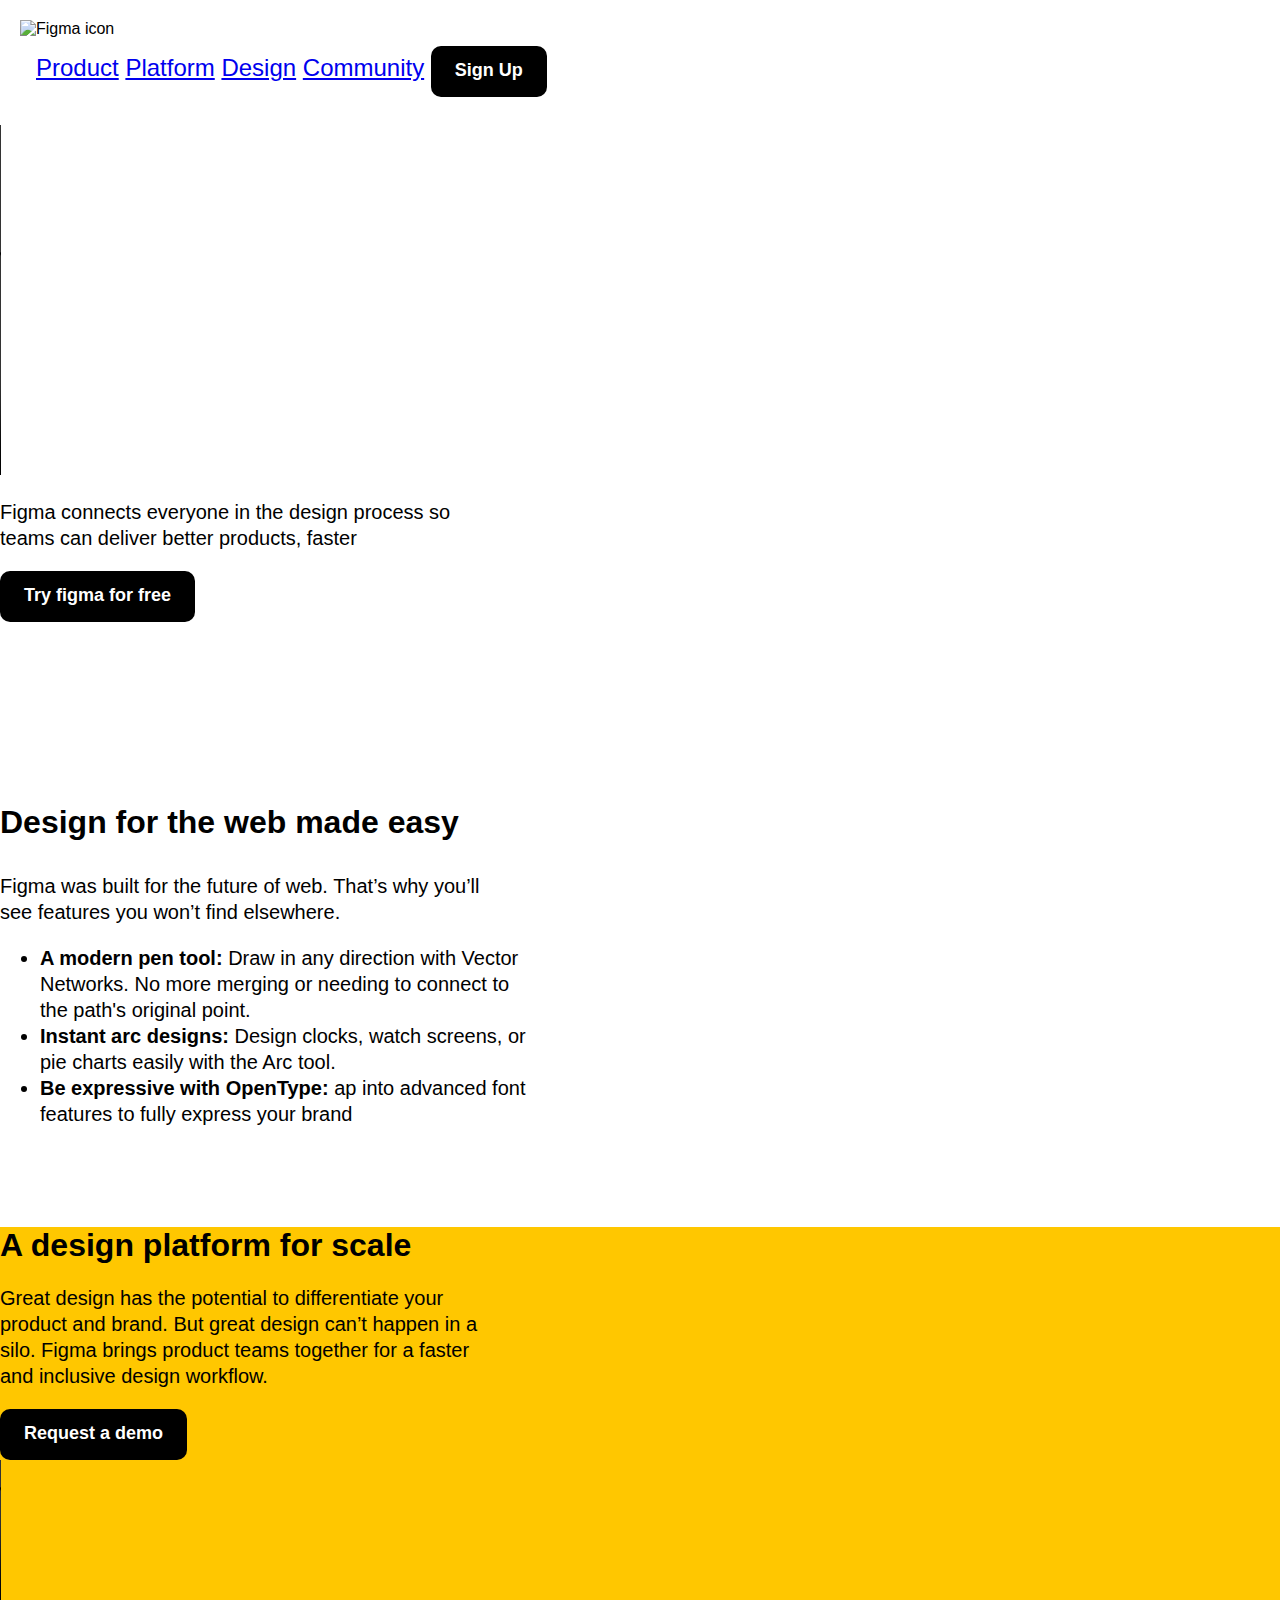
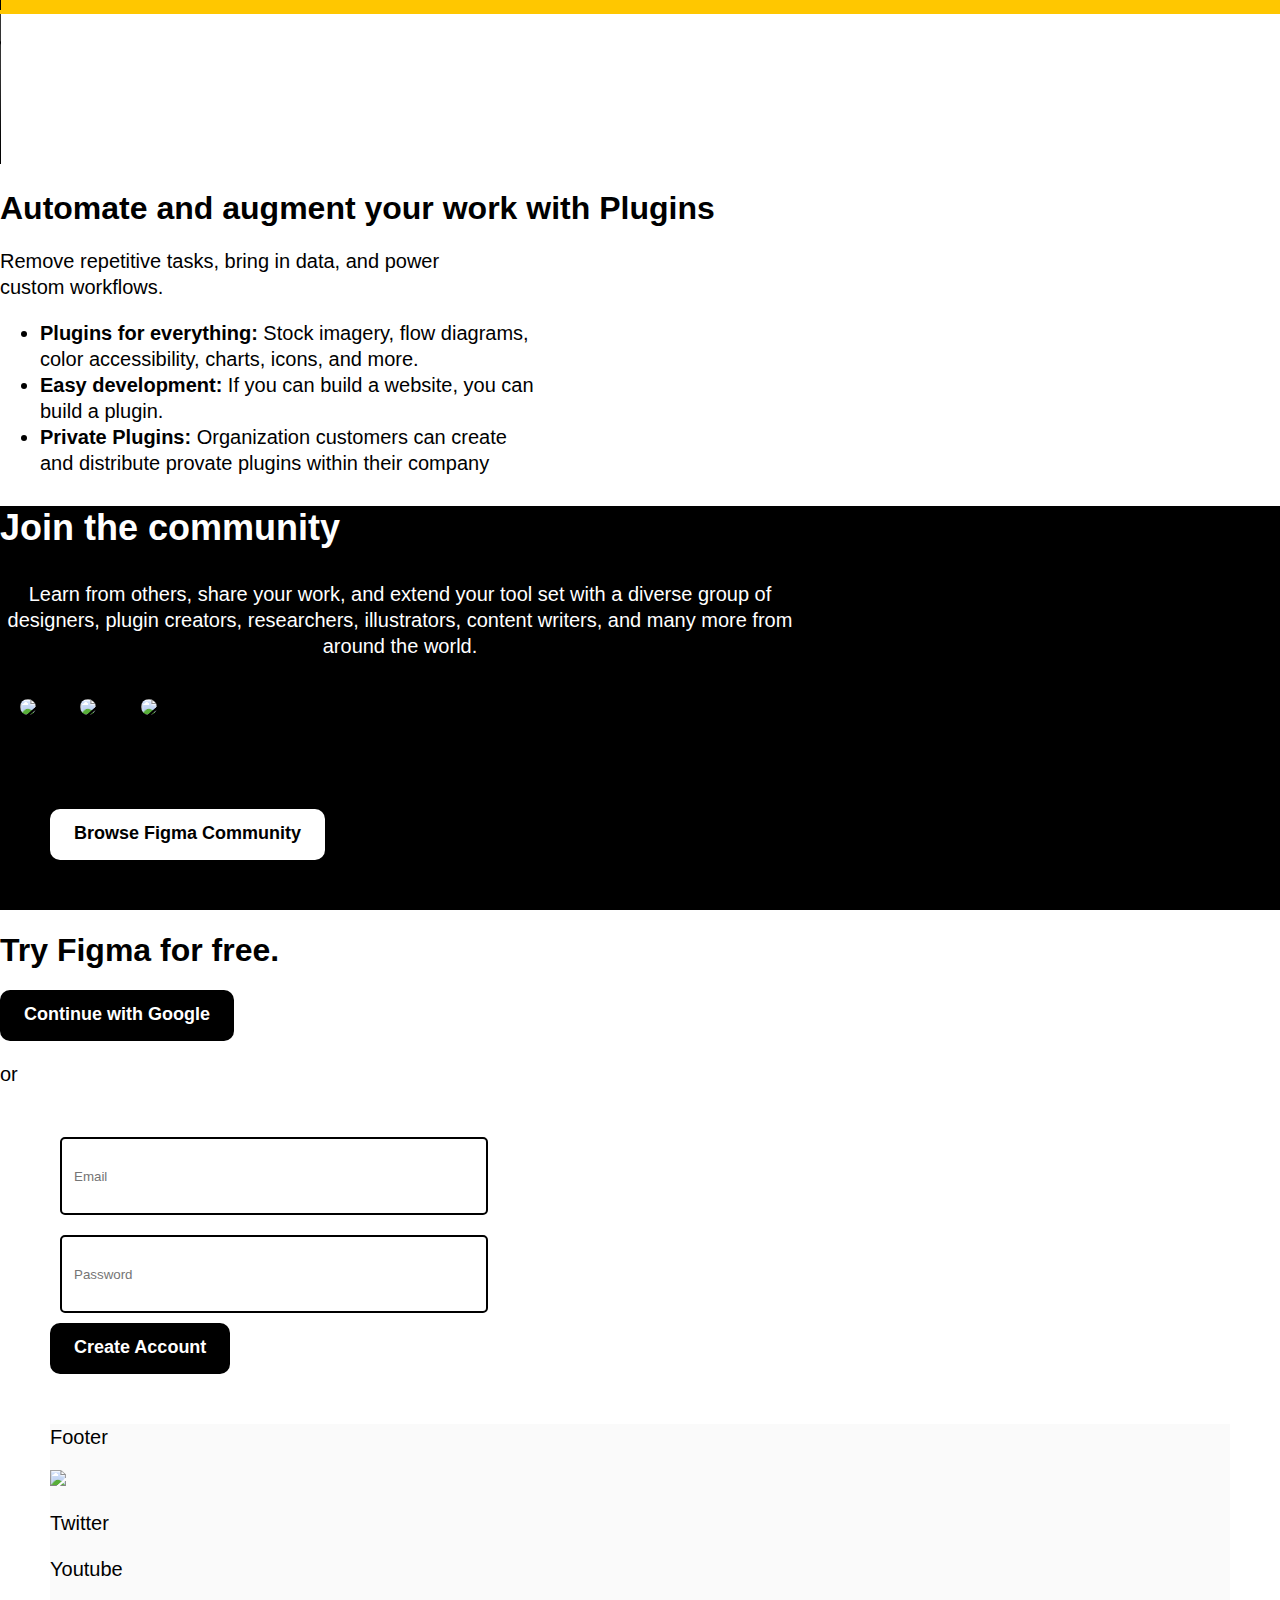
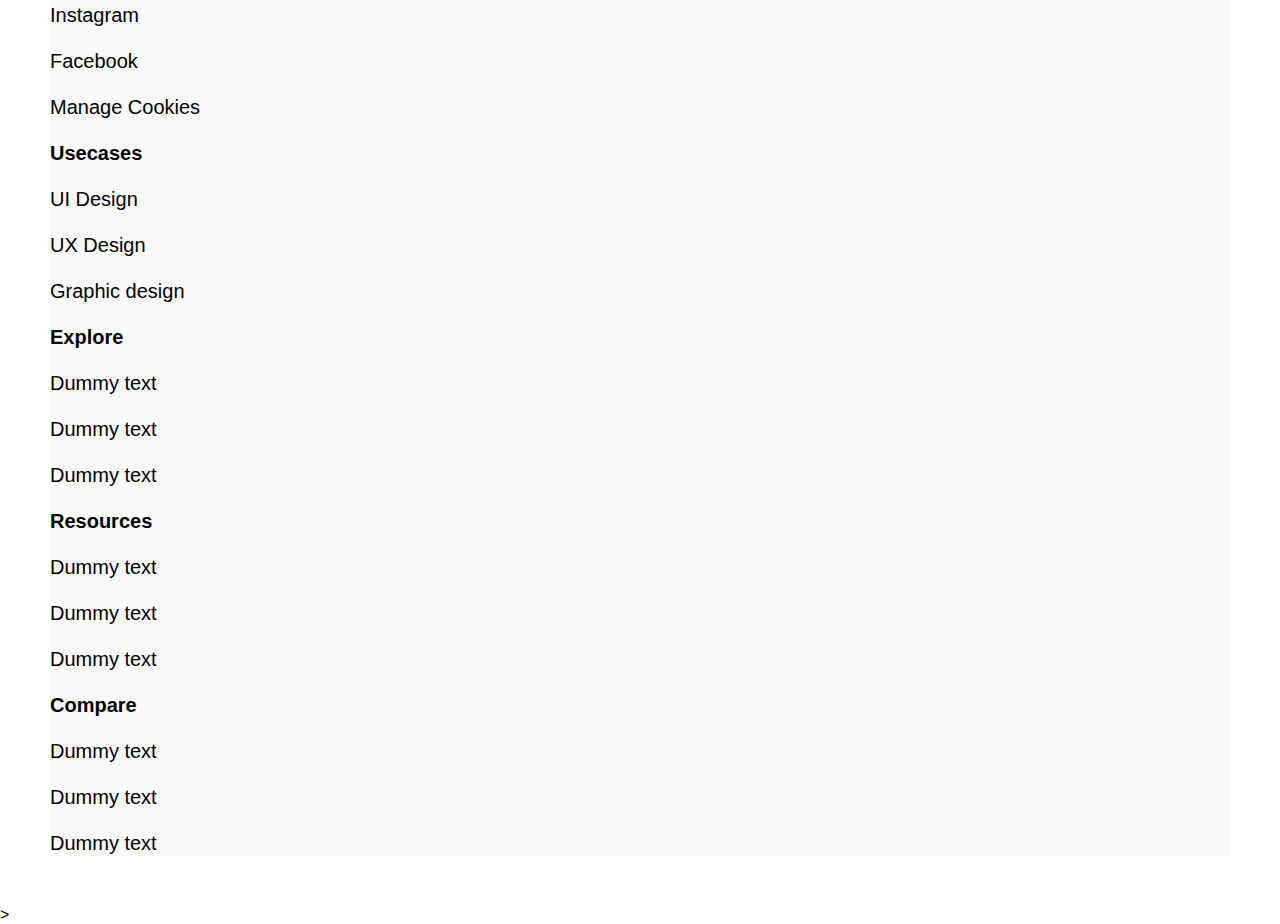
==== task3.html @ dbaaa83a "MVP of my first page" ====
<!DOCTYPE html>
<html lang="en">
	<head>
		<meta name="viewport" content="width=device-width, initial-scale=1.0">
        	    <title>Figma Landing Page</title>
                <link rel="stylesheet" href="style2.css">
               	</head>
	<body>
        <header>
            <div>
                <img width="50px" src="https://tinyurl.com/figma-image" alt="Figma icon">
            </div>
            <nav class="topnav">
                <a href="#Product">Product</a>
                <a href="#Platform">Platform</a>
                <a href="#Design">Design</a>
                <a href="#Community">Community</a>
                <button>Sign Up</button>
            </nav>
        </header>

        <main>
            <section>
                <video height="350px" controls autoplay loop>
                    <source src="https://tinyurl.com/figma-main-video" type="video/mp4">
                </video>
                <p>
                    Figma connects everyone in the design process so teams can deliver better products, faster   
                </p>
                <button>
                    Try figma for free
                </button>
            </section>
            <video width="550" autoplay loop>
                <source src="https://tinyurl.com/figma-middle-1" type="video/mp4">
            </video>


<section>
    <h2>Design for the web made easy</h2>
    <p>
    Figma was built for the future of web. That’s why you’ll see features you won’t find elsewhere.
    </p>

    <ul>
        <li>
            <b>A modern pen tool:</b> Draw in any direction with Vector Networks. No more merging or needing to connect to the path's original point.
        </li>

        <li>
            <b>Instant arc designs:</b> Design clocks, watch screens, or pie charts easily with the Arc tool.
        </li>

        <li>
            <b>Be expressive with OpenType:</b> ap into advanced font features to fully express your brand
        </li>
    </ul>
</section>


<section class="p23">
    <div class="p23">
        <h1>
            A design platform for scale
        </h1>
        <p>
            Great design has the potential to differentiate your product and brand. But great design can’t happen in a silo. Figma brings product teams together for a faster and inclusive design workflow.
        </p>
        <button>Request a demo</button>
    </div>

    <video width="500" controls autoplay loop>
        <source src="https://tinyurl.com/figma-org" type="video/mp4">
    </video>

</section>

<section>
    <div>
        <video width="500" controls autoplay loop>
            <source src="https://tinyurl.com/figma-middle-2" type="video/mp4">
        </video>
        <div>
            <h1>
                Automate and augment your work with Plugins 
            </h1>
            <p>
                Remove repetitive tasks, bring in data, and power custom workflows.
            </p>
            <ul>
                <li>
                    <b>Plugins for everything:</b> Stock imagery, flow diagrams, color accessibility, charts, icons, and more.

                </li>
                <li>
                    <b>Easy development:</b> If you can build a website, you can build a plugin.

                </li>
                <li>
                    <b>Private Plugins:</b> Organization customers can create and distribute provate plugins within their company
                </li>
            </ul>
        </div>
</section>

<section class="p25">
    <h2 class="p25">Join the community</h2>
    <p class="p25">
        Learn from others, share your work, and extend your tool set with a diverse group of designers, plugin creators, researchers, illustrators, content writers, and many more from around the world.
    </p>
    <div class="p25">
        <img class="p25" src ="https://tinyurl.com/fig-community-1">
        <img class="p25" src ="https://tinyurl.com/fig-community-2">
        <img class="p25" src ="https://tinyurl.com/fig-community-3">
    </div>
    <p></p>
<button class="p25">Browse Figma Community</button>
</section>
  <section>   
        <h1>Try Figma for free.</h1>
        <button>Continue with Google</button>
        <p>or</p>
        <form>
            <input type="email" placeholder="Email">
            <br>
            <input type="password" placeholder="Password">
            <br>
            <button>Create Account</button>
        </form>
    </section>
</main>
         </main>

         <footer><div class="footer">
            <p>Footer</p>
     
<img src ="https://tinyurl.com/figma-svg">
<p>Twitter</p>
<p>Youtube</p>
<p>Instagram</p>
<p>Facebook</p>
<p>Manage Cookies</p>
<p><b>Usecases</b></p>
<p>UI Design</p>
<p>UX Design</p>
<p>Graphic design</p>
<p><b>Explore</b></p>
<p>Dummy text</p>
<p>Dummy text</p>
<p>Dummy text</p>
<p><b>Resources</b></p>
<p>Dummy text</p>
<p>Dummy text</p>
<p>Dummy text</p>
<p><b>Compare</b></p>
<p>Dummy text</p>
<p>Dummy text</p>
<p>Dummy text</p>
        </footer>
    </div>>
	</body>
</html>
---- style2.css ----
body, html {
    margin: 0;
    padding: 0;
    font-family: sans-serif;
    scroll-behavior: smooth; 
}

header{
    margin: 20px;

}

img.header{
    width: 40px;
}

nav{
    font-size: 24px;
    font-weight: 400;
    padding: 8px 16px 8px 16px;

}

a:hover {
    text-decoration: underline;
    color:blueviolet;
    cursor: poiner;
}


p.myparagraph{
    font-size: 100px;
    color: red;
}

p{
    font-size: 20px;
    max-width: 500px;
    line-height: 26px;
}


h2{
    font-size: 32px;
    font-weight: 700;
    line-height: 1.2;
    margin-bottom: 32px;
}

/*object.classname*/

section.p23{
    background-color:#ffc700;
    margin-top: 100px;
}

div.p23{
    max-width: 550px;
}


button {
    background-color: black;
    color: white;
    border-radius: 10px;
    font-size: 18px;
    font-weight: 700;
    border: 0;
    padding: 14px 24px 16px 24px;
    cursor: pointer;
}

li{
    font-size: 20px;
    line-height: 26px;
    max-width: 500px;
}

footer{
    background-color: #FAFAFA;
    margin: 50px;
}

section.p25{
    background-color: black;
    color: white;
   }

h2.p25{
    font-size: 36px;
    line-height: 1.2;
    font-weight: 700;
}
p.p25{
 max-width: 800px;
text-align: center;    
}

img.p25{
    border-radius: 10px;
    margin: 20px;
    max-width: 400px;
    object-fit: cover;
}
div.p25{
    width:100%;
}
button.p25{
    color: black;
    background-color: white;
    margin: 50px;
}
form{
    margin-top: 40px;
    margin-bottom: 40px;
    margin-left: 50px;
    margin-right: 50px;
}
input{
    margin: 10px;
    border-color: black;
    border-style: solid;
    border-radius: 5px;
    height: 50px;
    width: 400px;
    color: #282828;
    padding: 12px;
}
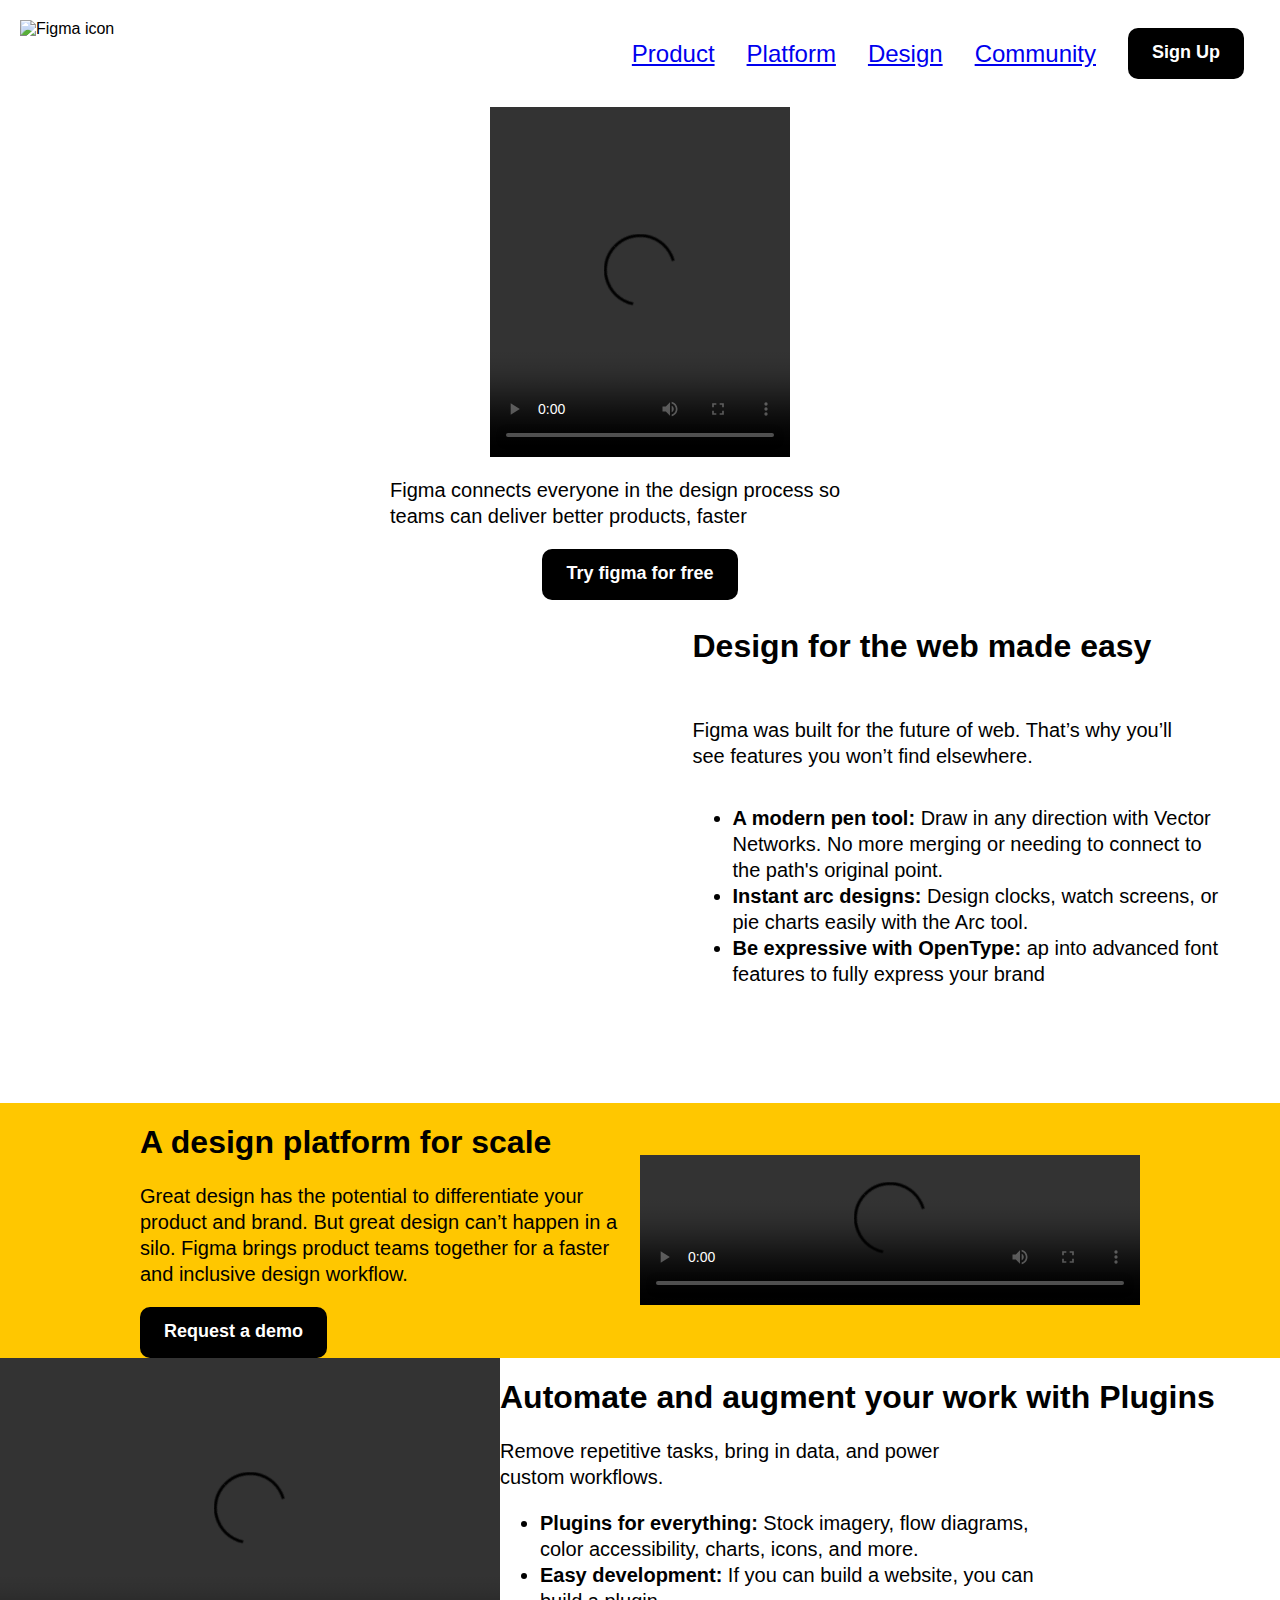
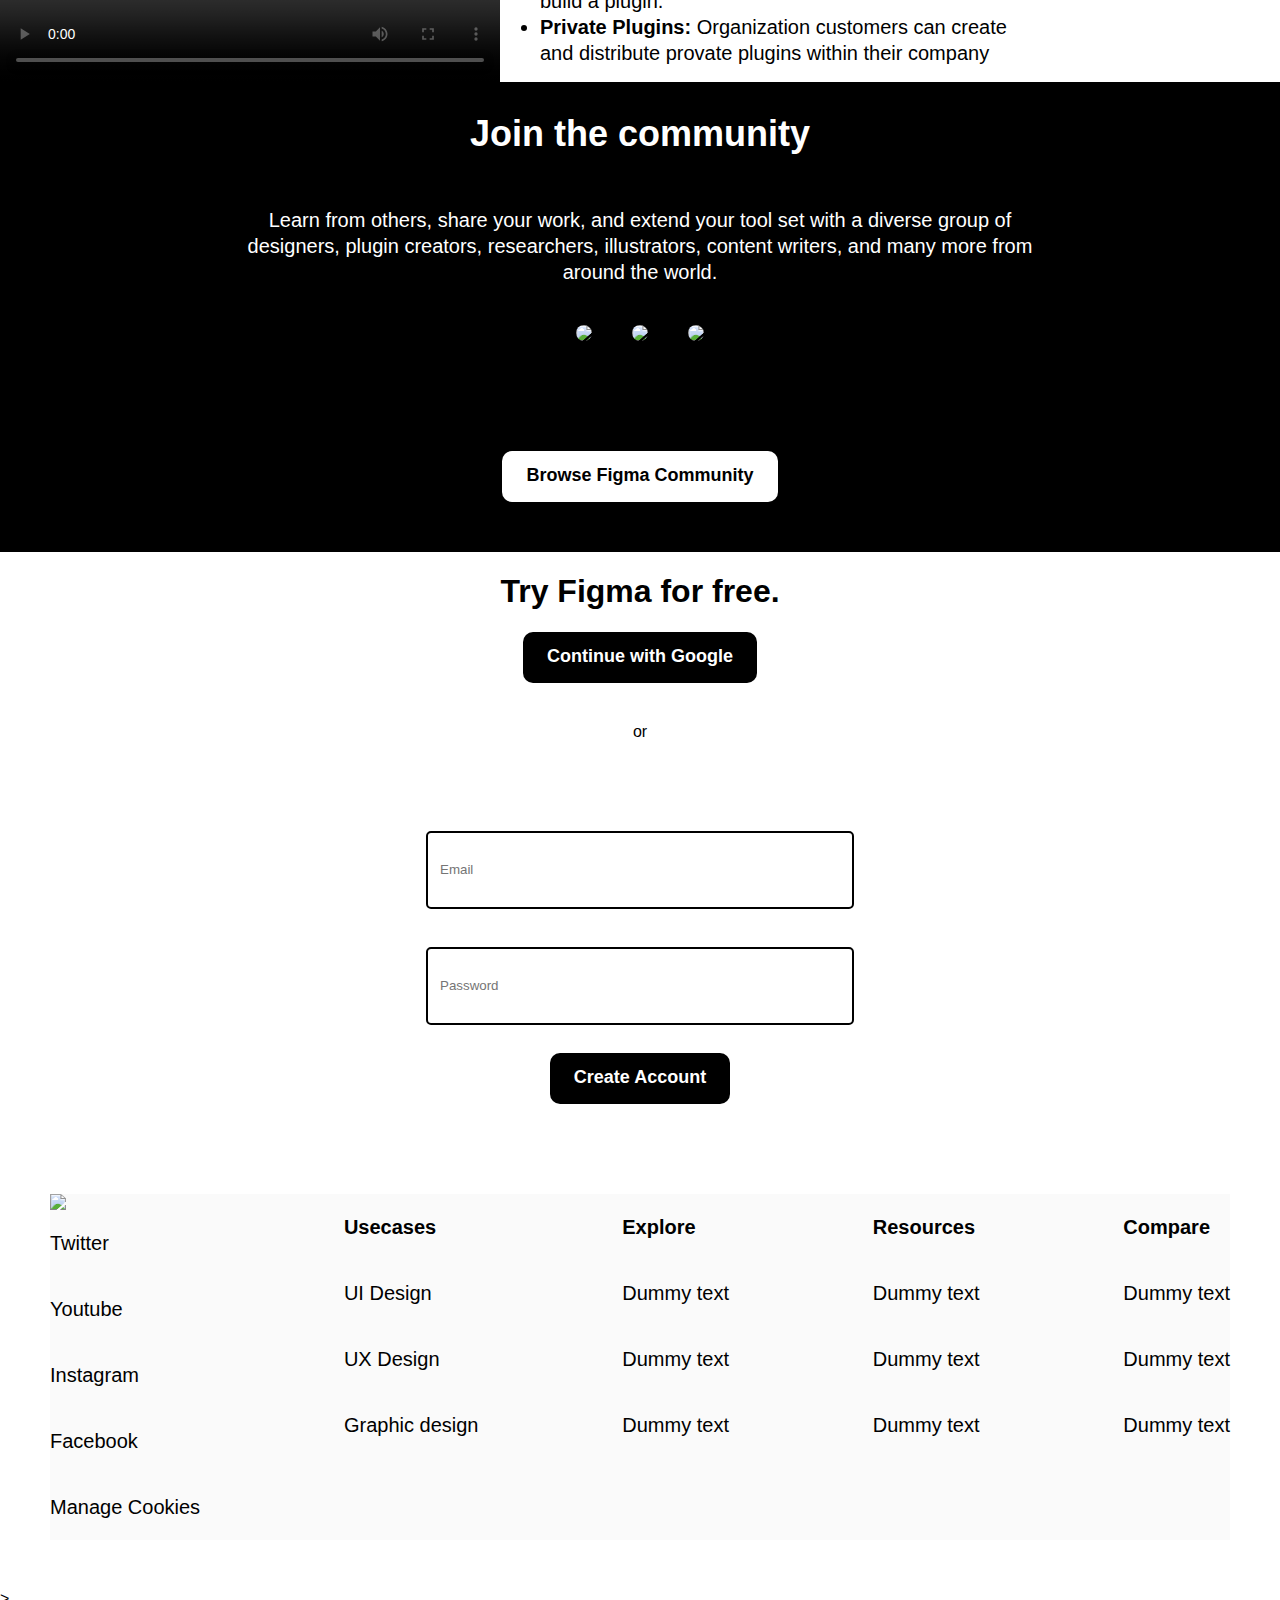
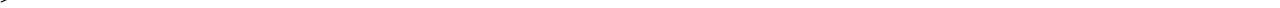
==== commit d68ed1f3: "upload new tasks" ====
--- a/task3.html
+++ b/task3.html
@@ -1,6 +1,7 @@
 <!DOCTYPE html>
 <html lang="en">
 	<head>
+        <script src="https://kit.fontawesome.com/6d77e233f3.js" crossorigin="anonymous"></script>
 		<meta name="viewport" content="width=device-width, initial-scale=1.0">
         	    <title>Figma Landing Page</title>
                 <link rel="stylesheet" href="style2.css">
@@ -20,7 +21,7 @@
         </header>
 
         <main>
-            <section>
+            <section class="video1">
                 <video height="350px" controls autoplay loop>
                     <source src="https://tinyurl.com/figma-main-video" type="video/mp4">
                 </video>
@@ -31,31 +32,35 @@
                     Try figma for free
                 </button>
             </section>
-            <video width="550" autoplay loop>
-                <source src="https://tinyurl.com/figma-middle-1" type="video/mp4">
-            </video>
 
+           
 
-<section>
-    <h2>Design for the web made easy</h2>
-    <p>
-    Figma was built for the future of web. That’s why you’ll see features you won’t find elsewhere.
-    </p>
+<div class="video2">
+    <video width="550" autoplay loop>
+        <source src="https://tinyurl.com/figma-middle-1" type="video/mp4">
+        </video>
+        <section class="video2">
+            <h2>Design for the web made easy</h2>
+            <p>
+            Figma was built for the future of web. That’s why you’ll see features you won’t find elsewhere.
+            </p>
+        
+            <ul>
+                <li>
+                    <b>A modern pen tool:</b> Draw in any direction with Vector Networks. No more merging or needing to connect to the path's original point.
+                </li>
+        
+                <li>
+                    <b>Instant arc designs:</b> Design clocks, watch screens, or pie charts easily with the Arc tool.
+                </li>
+        
+                <li>
+                    <b>Be expressive with OpenType:</b> ap into advanced font features to fully express your brand
+                </li>
+            </ul>
+        </section></main>
+</div>
 
-    <ul>
-        <li>
-            <b>A modern pen tool:</b> Draw in any direction with Vector Networks. No more merging or needing to connect to the path's original point.
-        </li>
-
-        <li>
-            <b>Instant arc designs:</b> Design clocks, watch screens, or pie charts easily with the Arc tool.
-        </li>
-
-        <li>
-            <b>Be expressive with OpenType:</b> ap into advanced font features to fully express your brand
-        </li>
-    </ul>
-</section>
 
 
 <section class="p23">
@@ -75,9 +80,8 @@
 
 </section>
 
-<section>
-    <div>
-        <video width="500" controls autoplay loop>
+<section class="video3">
+            <video class="video3" width="500" controls autoplay loop>
             <source src="https://tinyurl.com/figma-middle-2" type="video/mp4">
         </video>
         <div>
@@ -116,10 +120,10 @@
     <p></p>
 <button class="p25">Browse Figma Community</button>
 </section>
-  <section>   
+  <section class="figmafree">   
         <h1>Try Figma for free.</h1>
         <button>Continue with Google</button>
-        <p>or</p>
+        <p></p>or</p>
         <form>
             <input type="email" placeholder="Email">
             <br>
@@ -131,31 +135,34 @@
 </main>
          </main>
 
-         <footer><div class="footer">
-            <p>Footer</p>
-     
-<img src ="https://tinyurl.com/figma-svg">
+         <footer>
+            
+<div class="column1"><img src ="https://tinyurl.com/figma-svg">
 <p>Twitter</p>
 <p>Youtube</p>
 <p>Instagram</p>
 <p>Facebook</p>
-<p>Manage Cookies</p>
-<p><b>Usecases</b></p>
+<p>Manage Cookies</p></div>
+
+<div class="column2"><p><b>Usecases</b></p>
 <p>UI Design</p>
 <p>UX Design</p>
-<p>Graphic design</p>
-<p><b>Explore</b></p>
+<p>Graphic design</p></div>
+
+<div class="column3"><p><b>Explore</b></p>
 <p>Dummy text</p>
 <p>Dummy text</p>
-<p>Dummy text</p>
-<p><b>Resources</b></p>
+<p>Dummy text</p></div>
+
+<div class="column4"><p><b>Resources</b></p>
 <p>Dummy text</p>
 <p>Dummy text</p>
-<p>Dummy text</p>
-<p><b>Compare</b></p>
+<p>Dummy text</p></div>
+
+<div class="column5"><p><b>Compare</b></p>
 <p>Dummy text</p>
 <p>Dummy text</p>
-<p>Dummy text</p>
+<p>Dummy text</p></div>
         </footer>
     </div>>
 	</body>
--- a/style2.css
+++ b/style2.css
@@ -7,20 +7,53 @@
 
 header{
     margin: 20px;
+    display: flex;
+    justify-content: space-between;
+    flex-direction: row;
 
 }
 
 img.header{
     width: 40px;
-}
+    display: flex;
+    }
 
 nav{
     font-size: 24px;
     font-weight: 400;
     padding: 8px 16px 8px 16px;
-
-}
-
+    }
+
+nav.topnav{
+    display: flex;
+    justify-content:flex-end;
+    align-items: center;
+    gap: 32px;
+
+    
+}
+section.video1{
+    display: flex;
+    align-items:center;
+    justify-content: center;
+    flex-direction: column;
+
+}
+div.video2{
+    display: flex;
+    justify-content:space-around
+
+}
+video.video3{
+    display: flex;
+
+   }
+section.video2{
+    display: flex;
+    justify-content: center;
+    flex-direction:column;
+
+}
 a:hover {
     text-decoration: underline;
     color:blueviolet;
@@ -37,7 +70,7 @@
     font-size: 20px;
     max-width: 500px;
     line-height: 26px;
-}
+    }
 
 
 h2{
@@ -52,8 +85,20 @@
 section.p23{
     background-color:#ffc700;
     margin-top: 100px;
-}
-
+    display: flex;
+    align-items:center;
+    justify-content: center;
+    flex-direction:row;
+
+}
+
+section.video3{
+    display: flex;
+    justify-content: c;nter:
+    flex-direction:column
+
+    
+}
 div.p23{
     max-width: 550px;
 }
@@ -84,7 +129,11 @@
 section.p25{
     background-color: black;
     color: white;
-   }
+    display: flex;
+    justify-content: center;
+    flex-direction: column;
+    align-items: center;
+         }
 
 h2.p25{
     font-size: 36px;
@@ -104,6 +153,9 @@
 }
 div.p25{
     width:100%;
+    display: flex;
+    justify-content: center;
+    align-items: center;
 }
 button.p25{
     color: black;
@@ -125,4 +177,43 @@
     width: 400px;
     color: #282828;
     padding: 12px;
+}
+section.figmafree{
+    display: flex;
+    justify-content: center;
+    flex-direction: column;
+    align-items: center;
+}
+
+form{
+    display: flex;
+   
+    flex-direction: column;
+    align-items: center;
+     
+}
+
+footer{
+    display: flex;
+    justify-content: space-between;
+ }
+div.column1{
+    display: flex;
+  flex-direction: column;
+  }
+div.column2{
+    display: flex;
+  flex-direction: column;
+}
+div.column3{
+    display: flex;
+  flex-direction: column;
+}
+div.column4{
+    display: flex;
+  flex-direction: column;
+}
+div.column5{
+    display: flex;
+  flex-direction: column;
 }